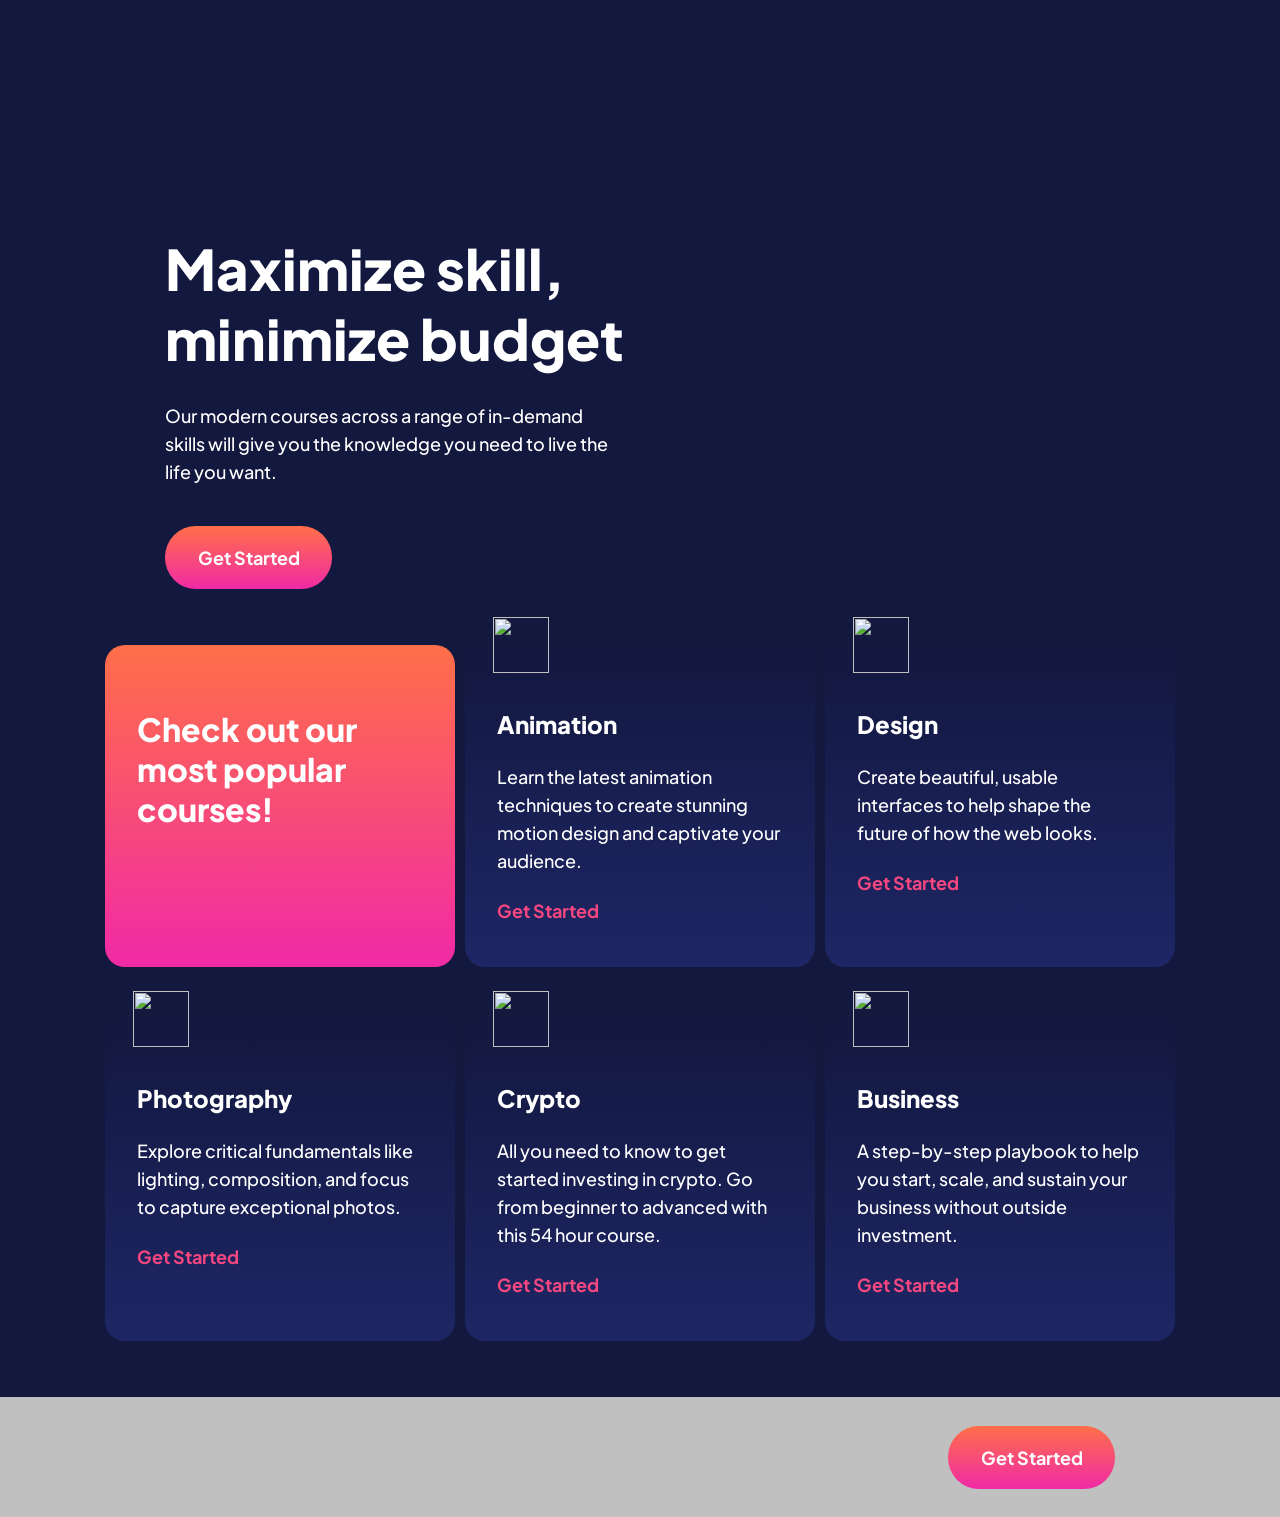
==== index.html @ 657d41b1 "index.html-rename" ====
<!DOCTYPE html>
<html lang="en">

<head>
    <meta charset="UTF-8">
    <meta http-equiv="X-UA-Compatible" content="IE=edge">
    <meta name="viewport" content="width=device-width, initial-scale=1.0">
    <title>figma 4</title>
    <!-- link -->
    <link rel="stylesheet" href="reset.css">
    <link rel="stylesheet" href="rootBodyAll.css">
    <link rel="stylesheet" href="header.css">
    <link rel="stylesheet" href="main.css">
    <link rel="stylesheet" href="footer.css">
    <link href="https://fonts.googleapis.com/css2?family=Plus+Jakarta+Sans:ital,wght@0,500;0,700;1,800&display=swap"
        rel="stylesheet">
</head>

<body>
    <!-- body body body body body body body body body body body body body body body body  -->
    <img id="coffee-girl" src="images/webp/image-hero-desktop@2x.webp" alt="">

    <header>
        <img src="images/logo-light.svg" alt="" id="main-logo">
        <h1>Maximize skill, <br> minimize budget</h1>
        <p>Our modern courses across a range of in-demand skills will give you the knowledge you need to live the life
            you want.</p>
        <button>Get Started</button>
    </header>
    <div class="six-divs">
        <div>
            <p>Check out our most popular courses!</p>
        </div>
        <div><img src="images/icon-animation.svg" alt="">
            <h3>Animation</h3>
            <p>Learn the latest animation techniques to create stunning motion design and captivate your audience.</p>
            <button>Get Started</button>
        </div>
        <div><img src="images/icon-design.svg" alt="">
            <h3>Design</h3>
            <p>Create beautiful, usable interfaces to help shape the future of how the web looks.</p><button>Get
                Started</button>
        </div>
        <div><img src="images/icon-photography.svg" alt="">
            <h3>Photography</h3>
            <p>Explore critical fundamentals like lighting, composition, and focus to capture exceptional photos.</p>
            <button>Get Started</button>
        </div>
        <div><img src="images/icon-crypto.svg" alt="">
            <h3>Crypto</h3>
            <p>All you need to know to get started investing in crypto. Go from beginner to advanced with this 54 hour
                course.</p><button>Get Started</button>
        </div>
        <div><img src="images/icon-business.svg" alt="">
            <h3>Business</h3>
            <p>A step-by-step playbook to help you start, scale, and sustain your business without outside investment.
            </p><button>Get Started</button>
        </div>
    </div>
    <footer>
        <img src="images/logo-dark.svg" alt="">
        <button>Get Started</button>
    </footer>
</body>

</html>
---- rootBodyAll.css ----
:root {
    --coffee-girl-wid: 800px;
    --gradient-color: linear-gradient(180deg, #FF6F48, #F02AA6);
    --six-divs-logo-wid: 56px;
    --skilled-logo-wid: 112px;
}

* {
    font-family: 'Plus Jakarta Sans';
    color: white;
}

body {
    background: #13183f;
    overflow-x: hidden;
}

button, header>img:first-of-type, footer>:first-child, .six-divs>:first-child{
    cursor: pointer;
}
---- header.css ----
#coffee-girl {
    width: var(--coffee-girl-wid);
    position: absolute;
    right: calc(var(--coffee-girl-wid) / -3);
    top: calc(var(--coffee-girl-wid) / -11);
}

header {
    /* border: 1px dashed red; */
    max-width: 700px;
    padding: 26px 0 0 165px;
}

header>img {
    width: var(--skilled-logo-wid);
}

header>h1 {
    margin-top: 186px;
    /* FONT */
    font-weight: 800;
    font-size: 56px;
    line-height: 70px;
}

header>p {
    margin-top: 29px;
    max-width: 445px;
    /* FONT */
    font-weight: 500;
    font-size: 18px;
    line-height: 28px;
}

header>button {
    margin-top: 40px;
    width: 167px;
    height: 63px;
    border-radius: 31px;
    background: var(--gradient-color);
    /* FONT */
    font-weight: 700;
    font-size: 18px;
}
---- main.css ----
/* CONTAINER */
.six-divs {
    width: 1090px;
    height: 748px;
    margin: 30px auto;
    /* FLEX */
    display: flex;
    flex-wrap: wrap;
    justify-content: space-evenly;
    align-content: space-around;
}

/* ALL DIVS OPTIONS */
.six-divs>div {
    border-radius: 20px;
    padding: 40px 32px;
    background: linear-gradient(180deg, #13183f, #1e2665);
    position: relative;
    /* FLEX */
    flex-basis: 350px;
    height: 322px;
}
/* FIRST COLORFUL DIV */
.six-divs>div:first-child {
    background: var(--gradient-color);
}
.six-divs>div:first-child>p {
    /* FONT */
    font-size: 32px;
    line-height: 40px;
    font-weight: 800;
}
/* EVERYTHING INSIDE DIVS */
.six-divs>div * {
    margin-top: 24px;
}

/* LOGOES */
.six-divs>div>img {
    position: absolute;
    top: calc(var(--six-divs-logo-wid) / 2 * -1 - 24px);
    left: calc(var(--six-divs-logo-wid) / 2);
    width: var(--six-divs-logo-wid);
    height: var(--six-divs-logo-wid);
}

/* HEADERS INSIDE DIVS  */
.six-divs>div>h3 {
    /*FONT  */
    font-size: 24px;
    font-weight: 800;
}

/* PARAGRAPHS INSIDE DIVS */
.six-divs>div>p {
    /* FONT */
    font-size: 18px;
    font-weight: 500;
    line-height: 28px;
}

/* BUTTONS INSIDE DIVS */
.six-divs>div>button {
    background: transparent;
    color: #F74780;
    font-size: 18px;
    font-weight: 700;
}
---- footer.css ----
footer{
    width: 100%;
    height: 120px;
    background: silver;
    /* FLEX */
    display: flex;
    justify-content: space-between;
    align-items: center;
}
footer *{
    margin: 0 165px;
}
footer>img{
    width: 112px;
}
footer>button{
    width: 167px;
    height: 63px;
    border-radius: 31px;
    background: var(--gradient-color);
    /* FONT */
    font-weight: 700;
    font-size: 18px;
}
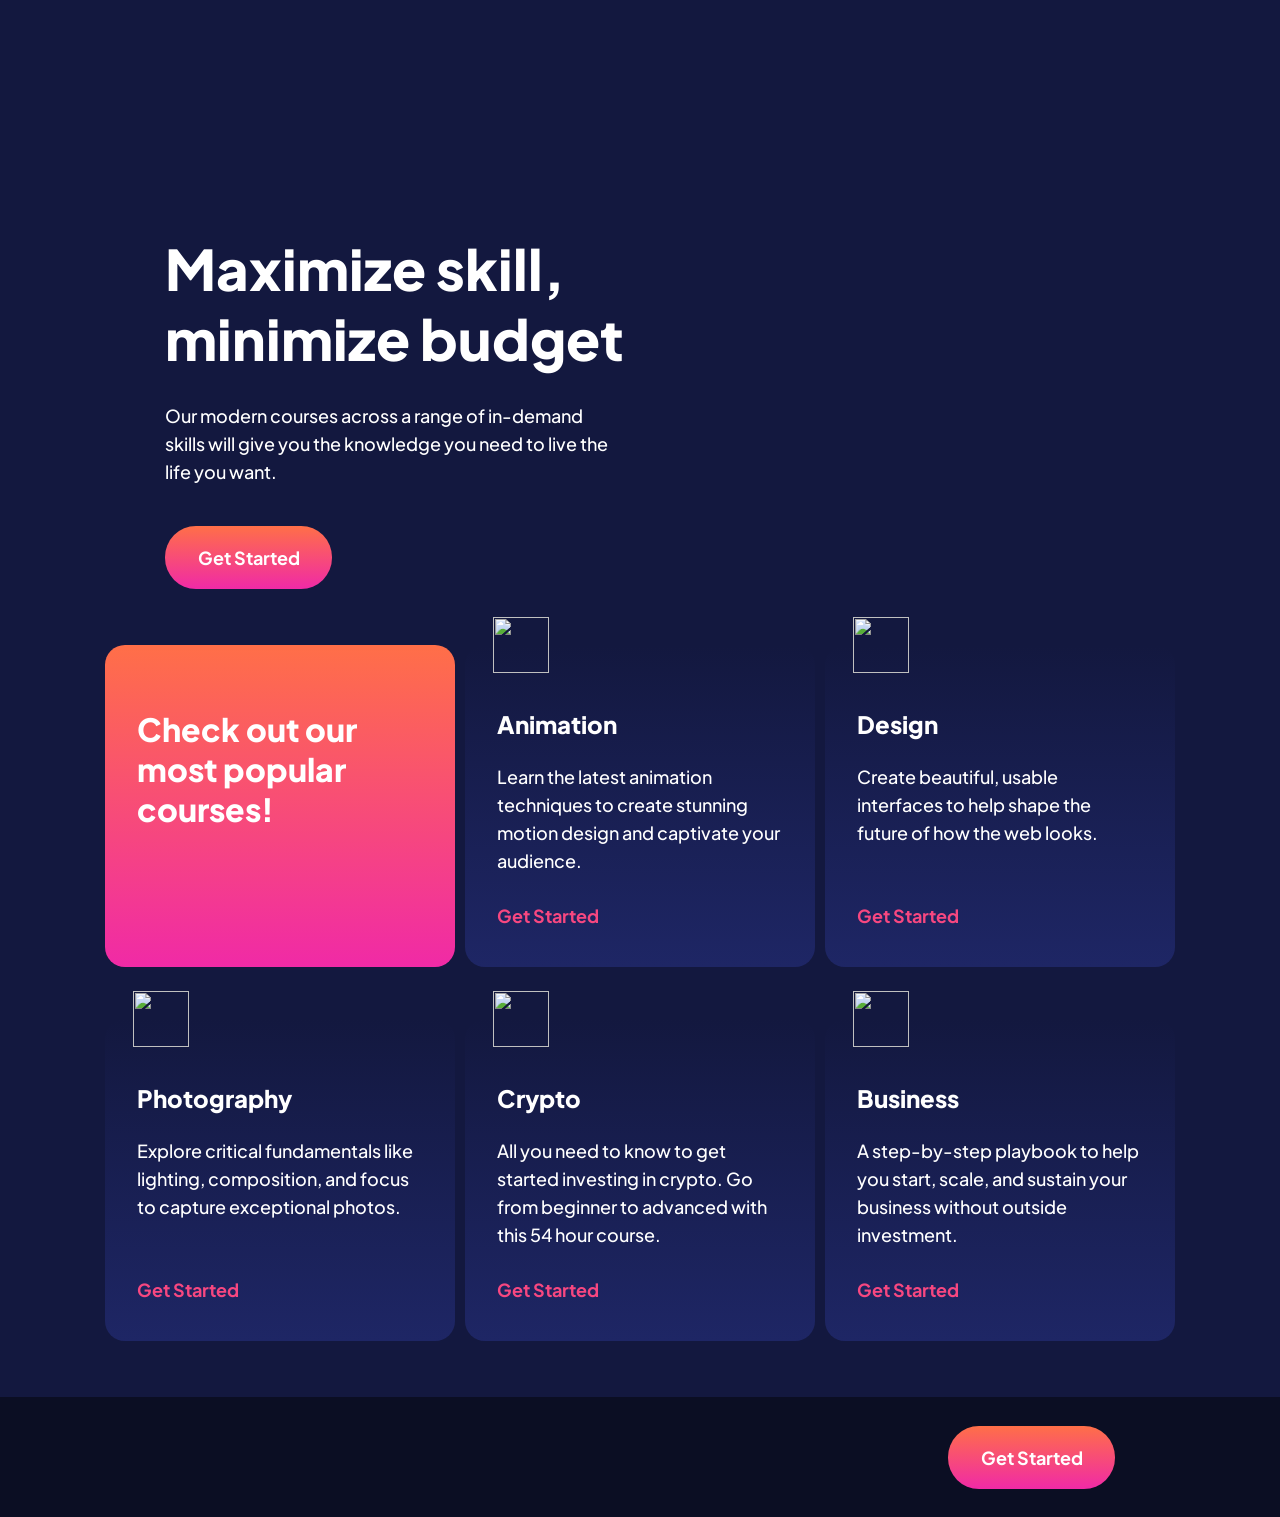
==== commit 66518925: "first commit" ====
--- a/index.html
+++ b/index.html
@@ -58,9 +58,8 @@
         </div>
     </div>
     <footer>
-        <img src="images/logo-dark.svg" alt="">
+        <img src="images/logo-light.svg" alt="">
         <button>Get Started</button>
     </footer>
 </body>
-
 </html>
--- a/main.css
+++ b/main.css
@@ -34,7 +34,6 @@
 .six-divs>div * {
     margin-top: 24px;
 }
-
 /* LOGOES */
 .six-divs>div>img {
     position: absolute;
@@ -61,6 +60,8 @@
 
 /* BUTTONS INSIDE DIVS */
 .six-divs>div>button {
+    position: absolute;
+    bottom: 40px;
     background: transparent;
     color: #F74780;
     font-size: 18px;
--- a/footer.css
+++ b/footer.css
@@ -1,7 +1,7 @@
 footer{
     width: 100%;
     height: 120px;
-    background: silver;
+    background: #0b0e23;
     /* FLEX */
     display: flex;
     justify-content: space-between;
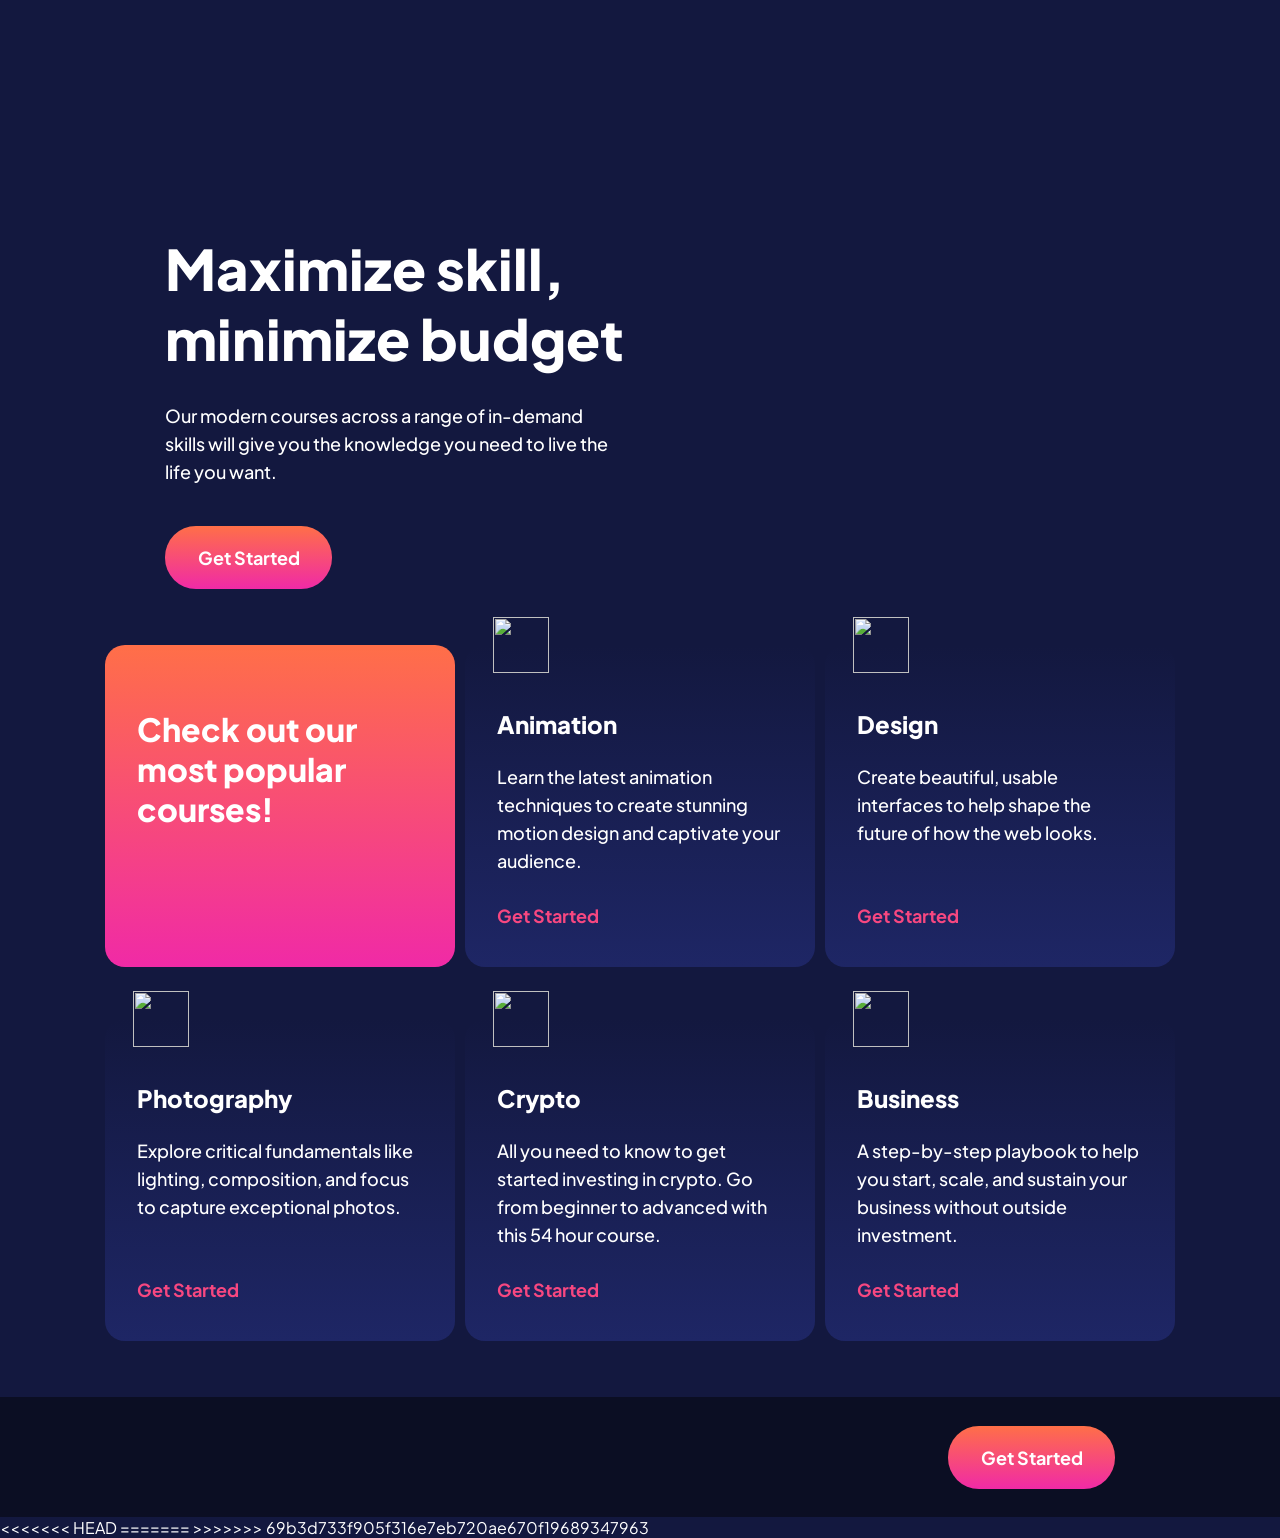
==== commit eef81363: "Merge branch 'master' of https://github.com/72Dorifto/figma-4-Skilled" ====
--- a/index.html
+++ b/index.html
@@ -21,7 +21,7 @@
     <img id="coffee-girl" src="images/webp/image-hero-desktop@2x.webp" alt="">
 
     <header>
-        <img src="images/logo-light.svg" alt="" id="main-logo">
+        <img src="https://raw.githubusercontent.com/72Dorifto/figma-4-Skilled/master/Images/logo-light.svg" alt="" id="main-logo">
         <h1>Maximize skill, <br> minimize budget</h1>
         <p>Our modern courses across a range of in-demand skills will give you the knowledge you need to live the life
             you want.</p>
@@ -31,7 +31,7 @@
         <div>
             <p>Check out our most popular courses!</p>
         </div>
-        <div><img src="images/icon-animation.svg" alt="">
+        <div><img src="./images/icon-animation.svg" alt="">
             <h3>Animation</h3>
             <p>Learn the latest animation techniques to create stunning motion design and captivate your audience.</p>
             <button>Get Started</button>
@@ -41,7 +41,7 @@
             <p>Create beautiful, usable interfaces to help shape the future of how the web looks.</p><button>Get
                 Started</button>
         </div>
-        <div><img src="images/icon-photography.svg" alt="">
+        <div><img src="/images/icon-photography.svg" alt="">
             <h3>Photography</h3>
             <p>Explore critical fundamentals like lighting, composition, and focus to capture exceptional photos.</p>
             <button>Get Started</button>
@@ -62,4 +62,9 @@
         <button>Get Started</button>
     </footer>
 </body>
-</html>+<<<<<<< HEAD
+</html>
+=======
+
+</html>
+>>>>>>> 69b3d733f905f316e7eb720ae670f19689347963
